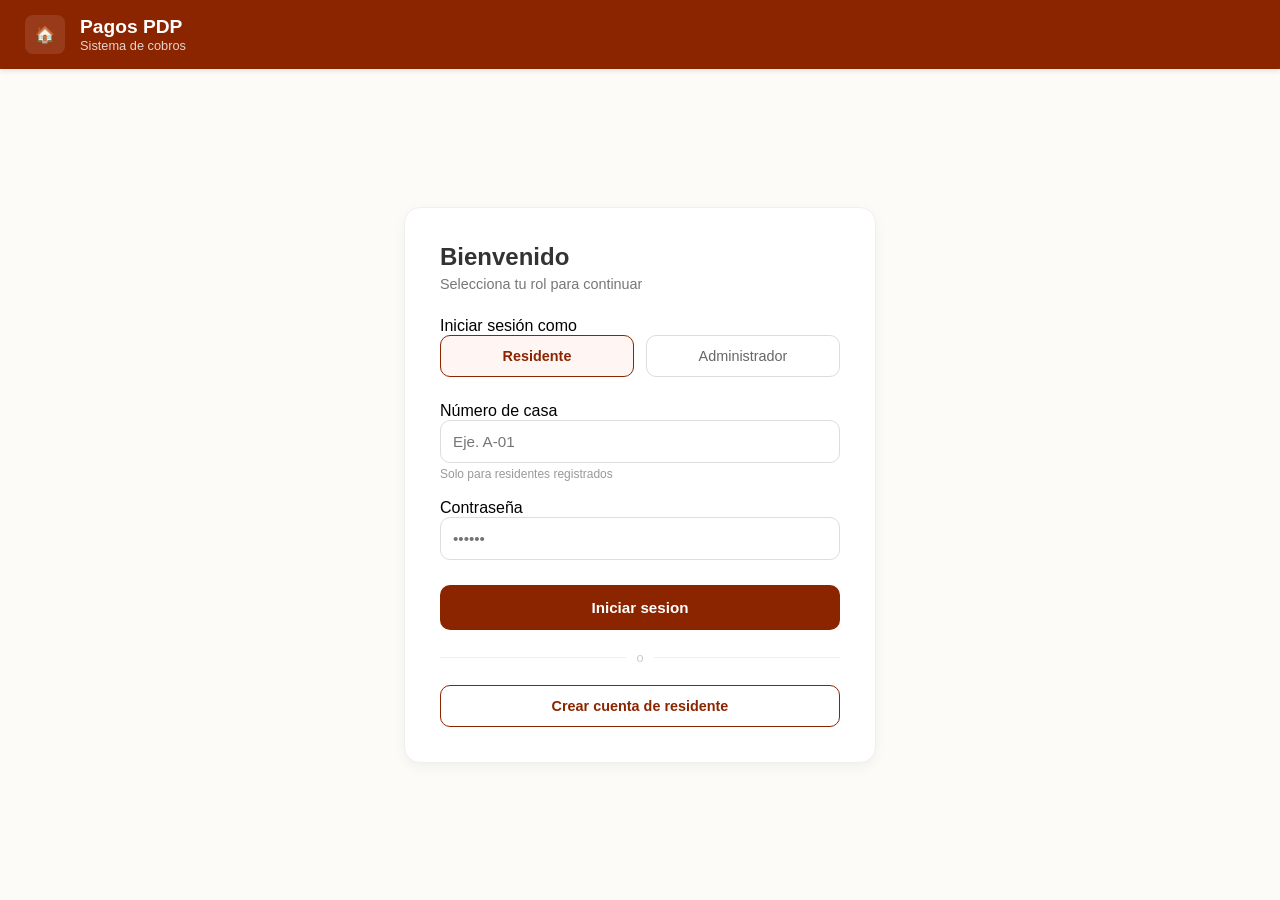
==== index.html @ 0c87c34a "first commit" ====
<!DOCTYPE html>
<html lang="es">
<head>
    <meta charset="UTF-8">
    <meta name="viewport" content="width=device-width, initial-scale=1.0">
    <title>Pagos PDP - Inicio de Sesión</title>
    <link rel="stylesheet" href="css/styles.css">
</head>
<body>

    <header class="navbar">
        <div class="navbar-icon">🏠</div>
        <div class="navbar-title">
            <h1>Pagos PDP</h1>
            <p>Sistema de cobros</p>
        </div>
    </header>

    <main class="main-container">
        <section class="auth-card">
            <h2 id="login-title">Bienvenido</h2>
            <p id="login-subtitle">Selecciona tu rol para continuar</p>

            <div class="form-group">
                <label class="form-label">Iniciar sesión como</label>
                <div class="role-selector">
                    <button type="button" id="btn-role-residente" class="btn-role active" onclick="cambiarRol('residente')">Residente</button>
                    <button type="button" id="btn-role-admin" class="btn-role" onclick="cambiarRol('admin')">Administrador</button>
                </div>
            </div>

            <div id="admin-notice" class="alert-notice hidden">
                <p><strong>Acceso restringido:</strong> solo cuentas administrativas preexistentes pueden ingresar aquí. No se permite registro.</p>
            </div>

            <form id="form-login">
                <div id="group-casa" class="form-group">
                    <label for="login-casa" class="form-label">Número de casa</label>
                    <input type="text" id="login-casa" class="form-input" placeholder="Eje. A-01" required>
                    <span class="input-help">Solo para residentes registrados</span>
                </div>

                <div id="group-correo" class="form-group hidden">
                    <label for="login-correo" class="form-label">Correo electrónico</label>
                    <input type="email" id="login-correo" class="form-input" placeholder="admin@pagopdp.com">
                </div>

                <div class="form-group" style="margin-bottom: 25px;">
                    <label for="login-password" class="form-label">Contraseña</label>
                    <input type="password" id="login-password" class="form-input" placeholder="••••••" required>
                </div>

                <button type="submit" class="btn-submit">Iniciar sesion</button>
            </form>

            <div id="register-router">
                <div class="divider"><span>o</span></div>
                <a href="register.html" class="btn-secondary">Crear cuenta de residente</a>
            </div>

            <p id="admin-footer" class="input-help text-center hidden" style="margin-top: 20px;">
                Acceso solo para personal autorizado
            </p>
        </section>
    </main>

    <script src="js/database.js"></script>
    <script src="js/auth.js"></script>
</body>
</html>
---- css/styles.css ----
/* Variables para mantener los colores*/
:root {
    --terracota: #8B2500;
    --terracota-hover: #701E00;
    --crema-fondo: #FDFBF7;
    --blanco: #ffffff;
    --gris-borde: #dddddd;
    --gris-texto: #555555;
}

/* Estilos Generales */
body {
    margin: 0;
    padding: 0;
    font-family: 'Segoe UI', Tahoma, Geneva, Verdana, sans-serif;
    background-color: var(--crema-fondo);
    min-height: 100vh;
    display: flex;
    flex-direction: column;
}

/* Barra Superior (Navbar) */
.navbar {
    background-color: var(--terracota);
    color: var(--blanco);
    padding: 15px 25px;
    display: flex;
    align-items: center;
    box-shadow: 0 2px 5px rgba(0,0,0,0.1);
}

.navbar-icon {
    background-color: rgba(255, 255, 255, 0.1);
    padding: 10px;
    border-radius: 8px;
    margin-right: 15px;
    font-weight: bold;
}

.navbar-title h1 {
    margin: 0;
    font-size: 1.2rem;
}

.navbar-title p {
    margin: 0;
    font-size: 0.8rem;
    opacity: 0.8;
}

/* Contenedor y Tarjeta de Formulario */
.main-container {
    flex: 1;
    display: flex;
    align-items: center;
    justify-content: center;
    padding: 20px;
}

.auth-card {
    background-color: var(--blanco);
    padding: 35px;
    border-radius: 16px;
    width: 100%;
    max-width: 400px;
    box-shadow: 0 4px 12px rgba(0,0,0,0.05);
    border: 1px solid #f0f0f0;
}

.auth-card h2 {
    margin: 0 0 5px 0;
    color: #333;
}

.auth-card p {
    margin: 0 0 25px 0;
    color: #777;
    font-size: 0.9rem;
}

/* Selector de Roles*/
.role-selector {
    display: grid;
    grid-template-columns: 1fr 1fr; 
    gap: 12px;
    margin-bottom: 25px;
}

.btn-role {
    width: 100%; /* Ocupa el 100% de su columna asignada */
    padding: 12px;
    border-radius: 10px;
    border: 1px solid #dcdcdc;
    background-color: var(--blanco);
    color: #666666;
    font-weight: 500;
    font-size: 0.9rem;
    cursor: pointer;
    transition: all 0.2s ease;
    box-sizing: border-box;
}

/* Estado cuando el rol está seleccionado */
.btn-role.active {
    border: 1.5px solid var(--terracota);
    background-color: #FFF5F2;
    color: var(--terracota);
    font-weight: 600;
}


/* Inputs y Formularios */
.form-group {
    margin-bottom: 18px;
}

.form-input {
    width: 100%;
    padding: 12px;
    border-radius: 10px;
    border: 1px solid var(--gris-borde);
    box-sizing: border-box;
    font-size: 0.95rem;
    transition: border 0.2s;
}

.form-input:focus {
    outline: none;
    border-color: var(--terracota);
}

.input-help {
    font-size: 0.75rem;
    color: #999;
    display: block;
    margin-top: 4px;
}

/* Botones de Acción */
.btn-submit {
    width: 100%;
    background-color: var(--terracota);
    color: var(--blanco);
    padding: 14px;
    border: none;
    border-radius: 10px;
    font-weight: 600;
    cursor: pointer;
    font-size: 0.95rem;
}

.btn-submit:hover {
    background-color: var(--terracota-hover);
}

.btn-secondary {
    width: 100%;
    background-color: var(--blanco);
    color: var(--terracota);
    border: 1px solid var(--terracota);
    padding: 12px;
    border-radius: 10px;
    font-weight: 600;
    cursor: pointer;
    text-decoration: none;
    display: block;
    text-align: center;
    box-sizing: border-box;
    font-size: 0.9rem;
}

.btn-secondary:hover {
    background-color: #FFF5F2;
}

/* Alertas y Utilidades */
.alert-notice {
    background-color: #FFF5F2;
    border: 1px solid #FFDDD2;
    border-radius: 10px;
    padding: 12px;
    margin-bottom: 20px;
}

.alert-notice p {
    margin: 0;
    font-size: 0.8rem;
    color: #661A00;
    line-height: 1.4;
}

.divider {
    display: flex;
    align-items: center;
    margin: 20px 0;
    color: #ccc;
    font-size: 0.8rem;
}

.divider::before, .divider::after {
    content: "";
    flex: 1;
    border-bottom: 1px solid #eee;
}

.divider span {
    padding: 0 10px;
}

.text-center {
    text-align: center;
}

.hidden {
    display: none !important;
}

.text-link:hover {
    text-decoration: underline !important;
}
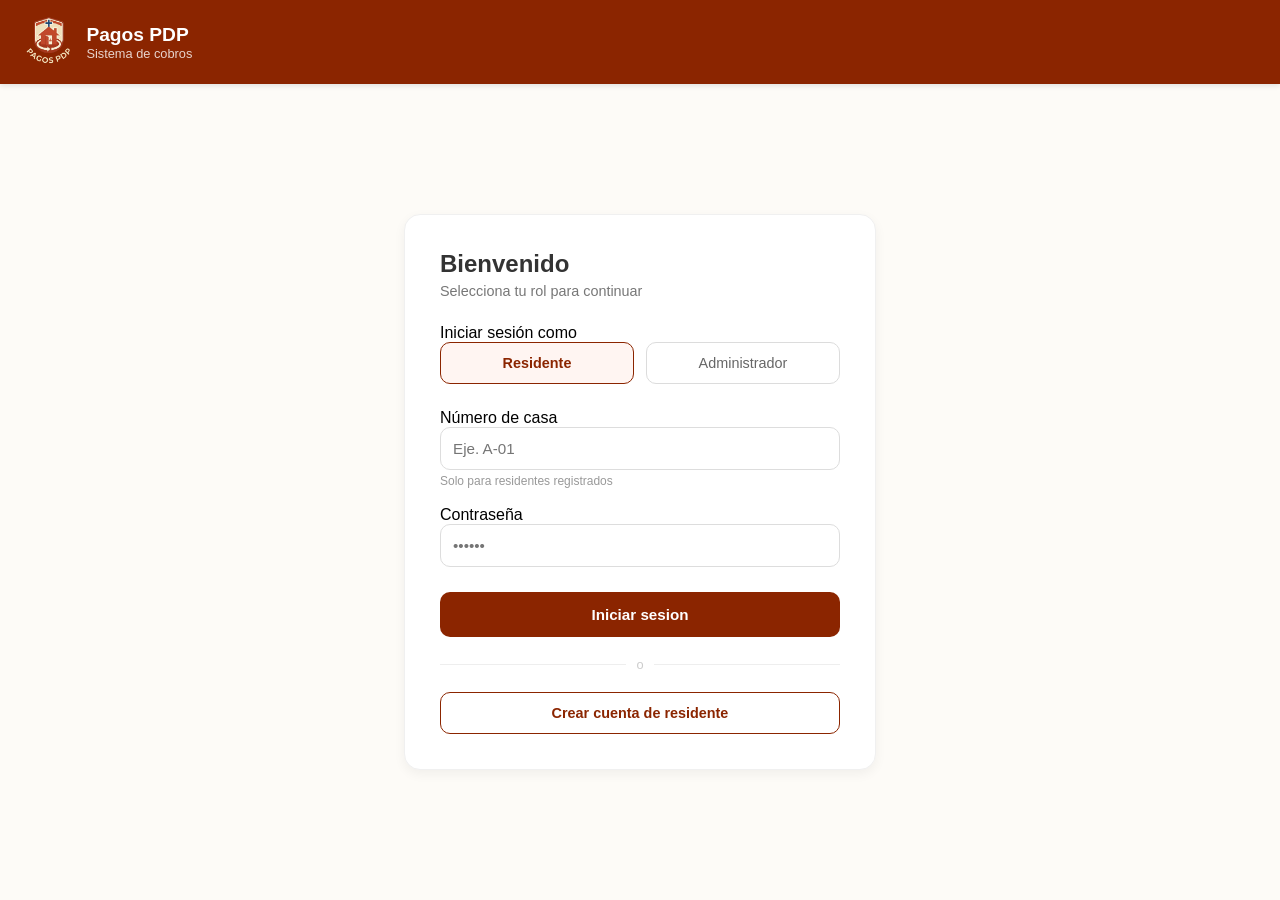
==== commit ca5c29fc: "Dashboard admin, logo" ====
--- a/index.html
+++ b/index.html
@@ -5,11 +5,12 @@
     <meta name="viewport" content="width=device-width, initial-scale=1.0">
     <title>Pagos PDP - Inicio de Sesión</title>
     <link rel="stylesheet" href="css/styles.css">
+    <link rel="icon" type="image/png" href="img/icon.png">
 </head>
 <body>
 
     <header class="navbar">
-        <div class="navbar-icon">🏠</div>
+        <div class="navbar-icon"><img src="img/logo.png" alt="Pagos PDP" style="height: 50px;"></div>
         <div class="navbar-title">
             <h1>Pagos PDP</h1>
             <p>Sistema de cobros</p>
--- a/css/styles.css
+++ b/css/styles.css
@@ -31,11 +31,7 @@
 }
 
 .navbar-icon {
-    background-color: rgba(255, 255, 255, 0.1);
-    padding: 10px;
-    border-radius: 8px;
     margin-right: 15px;
-    font-weight: bold;
 }
 
 .navbar-title h1 {
@@ -218,4 +214,294 @@
 
 .text-link:hover {
     text-decoration: underline !important;
+}
+
+/* =====================================================
+   DASHBOARD ADMIN — Layout, Sidebar, Tabla, KPIs
+   ===================================================== */
+
+/* Colores de estado de pago */
+:root {
+    --verde-pagado:       #16a34a;
+    --amarillo-pendiente: #d97706;
+    --rojo-incompleto:    #dc2626;
+}
+
+/* Usuario y logout en el navbar */
+.navbar-user {
+    margin-left: auto;
+    display: flex;
+    align-items: center;
+    gap: 14px;
+    font-size: 0.9rem;
+}
+
+.btn-logout {
+    background: rgba(255,255,255,0.15);
+    color: var(--blanco);
+    border: 1px solid rgba(255,255,255,0.35);
+    padding: 7px 14px;
+    border-radius: 8px;
+    cursor: pointer;
+    font-size: 0.85rem;
+    transition: background 0.2s;
+}
+
+.btn-logout:hover {
+    background: rgba(255,255,255,0.28);
+}
+
+/* Layout principal: sidebar + contenido */
+.admin-layout {
+    display: flex;
+    flex: 1;
+    min-height: calc(100vh - 62px);
+}
+
+/* Sidebar */
+.sidebar {
+    width: 220px;
+    background-color: #6B1C00;
+    flex-shrink: 0;
+    padding: 20px 0;
+}
+
+.sidebar-item {
+    display: block;
+    padding: 13px 24px;
+    color: rgba(255,255,255,0.72);
+    text-decoration: none;
+    font-size: 0.93rem;
+    transition: all 0.2s;
+}
+
+.sidebar-item:hover,
+.sidebar-item.active {
+    background-color: rgba(255,255,255,0.15);
+    color: var(--blanco);
+}
+
+/* Área de contenido principal */
+.admin-main {
+    flex: 1;
+    padding: 28px;
+    overflow-y: auto;
+    background-color: var(--crema-fondo);
+}
+
+/* Encabezado del dashboard */
+.admin-header {
+    display: flex;
+    justify-content: space-between;
+    align-items: center;
+    margin-bottom: 24px;
+}
+
+.admin-header h2 {
+    margin: 0 0 4px 0;
+    font-size: 1.4rem;
+    color: #333;
+}
+
+.admin-header p {
+    margin: 0;
+    color: var(--gris-texto);
+    font-size: 0.9rem;
+}
+
+.admin-header-actions {
+    display: flex;
+    gap: 10px;
+}
+
+.btn-export {
+    background: var(--blanco);
+    color: var(--terracota);
+    border: 1.5px solid var(--terracota);
+    padding: 10px 18px;
+    border-radius: 10px;
+    cursor: pointer;
+    font-weight: 600;
+    font-size: 0.9rem;
+    transition: background 0.2s;
+}
+
+.btn-export:hover {
+    background: #FFF5F2;
+}
+
+.btn-reporte {
+    width: auto;
+    padding: 10px 18px;
+}
+
+/* Tarjetas KPI */
+.kpi-grid {
+    display: grid;
+    grid-template-columns: repeat(4, 1fr);
+    gap: 16px;
+    margin-bottom: 24px;
+}
+
+.kpi-card {
+    background: var(--blanco);
+    border-radius: 16px;
+    padding: 20px;
+    box-shadow: 0 4px 12px rgba(0,0,0,0.05);
+    border-left: 4px solid var(--gris-borde);
+}
+
+.kpi-card.kpi-pagado    { border-left-color: var(--verde-pagado); }
+.kpi-card.kpi-pendiente { border-left-color: var(--amarillo-pendiente); }
+.kpi-card.kpi-incompleto{ border-left-color: var(--rojo-incompleto); }
+
+.kpi-label {
+    font-size: 0.75rem;
+    color: var(--gris-texto);
+    text-transform: uppercase;
+    letter-spacing: 0.5px;
+    margin-bottom: 8px;
+    font-weight: 600;
+}
+
+.kpi-number {
+    font-size: 2rem;
+    font-weight: 700;
+    color: #333;
+    line-height: 1;
+    margin-bottom: 6px;
+}
+
+.kpi-percent {
+    font-size: 0.8rem;
+    color: var(--gris-texto);
+}
+
+/* Barra de filtros */
+.filter-bar {
+    display: flex;
+    gap: 8px;
+    margin-bottom: 16px;
+}
+
+.btn-filter {
+    padding: 8px 18px;
+    border-radius: 20px;
+    border: 1.5px solid var(--gris-borde);
+    background: var(--blanco);
+    color: var(--gris-texto);
+    cursor: pointer;
+    font-size: 0.85rem;
+    font-weight: 500;
+    transition: all 0.2s;
+}
+
+.btn-filter.active,
+.btn-filter:hover {
+    border-color: var(--terracota);
+    color: var(--terracota);
+    background: #FFF5F2;
+}
+
+/* Tabla */
+.table-container {
+    background: var(--blanco);
+    border-radius: 16px;
+    box-shadow: 0 4px 12px rgba(0,0,0,0.05);
+    overflow: hidden;
+    margin-bottom: 16px;
+}
+
+.data-table {
+    width: 100%;
+    border-collapse: collapse;
+    font-size: 0.9rem;
+}
+
+.data-table th {
+    padding: 13px 16px;
+    text-align: left;
+    background: #f5f5f5;
+    color: var(--gris-texto);
+    font-weight: 600;
+    font-size: 0.75rem;
+    text-transform: uppercase;
+    letter-spacing: 0.4px;
+    border-bottom: 1px solid var(--gris-borde);
+}
+
+.data-table td {
+    padding: 13px 16px;
+    border-bottom: 1px solid #f0f0f0;
+    color: #333;
+}
+
+.data-table tr:last-child td {
+    border-bottom: none;
+}
+
+.data-table tr:hover td {
+    background: #FDFBF7;
+}
+
+/* Badges de estado */
+.badge {
+    display: inline-block;
+    padding: 4px 10px;
+    border-radius: 20px;
+    font-size: 0.75rem;
+    font-weight: 600;
+    text-transform: capitalize;
+}
+
+.badge-pagado    { background: #dcfce7; color: var(--verde-pagado); }
+.badge-pendiente { background: #fef3c7; color: var(--amarillo-pendiente); }
+.badge-incompleto{ background: #fee2e2; color: var(--rojo-incompleto); }
+
+/* Botón "Ver detalle" en la tabla */
+.btn-ver {
+    padding: 6px 13px;
+    border-radius: 8px;
+    border: 1px solid var(--gris-borde);
+    background: var(--blanco);
+    color: var(--gris-texto);
+    cursor: pointer;
+    font-size: 0.8rem;
+    transition: all 0.2s;
+}
+
+.btn-ver:hover {
+    border-color: var(--terracota);
+    color: var(--terracota);
+}
+
+/* Paginación */
+.pagination {
+    display: flex;
+    justify-content: center;
+    gap: 6px;
+    margin-top: 8px;
+}
+
+.btn-page {
+    min-width: 36px;
+    height: 36px;
+    border-radius: 8px;
+    border: 1px solid var(--gris-borde);
+    background: var(--blanco);
+    color: var(--gris-texto);
+    cursor: pointer;
+    font-size: 0.85rem;
+    transition: all 0.2s;
+}
+
+.btn-page.active {
+    background: var(--terracota);
+    color: var(--blanco);
+    border-color: var(--terracota);
+}
+
+.btn-page:hover:not(.active) {
+    border-color: var(--terracota);
+    color: var(--terracota);
 }
